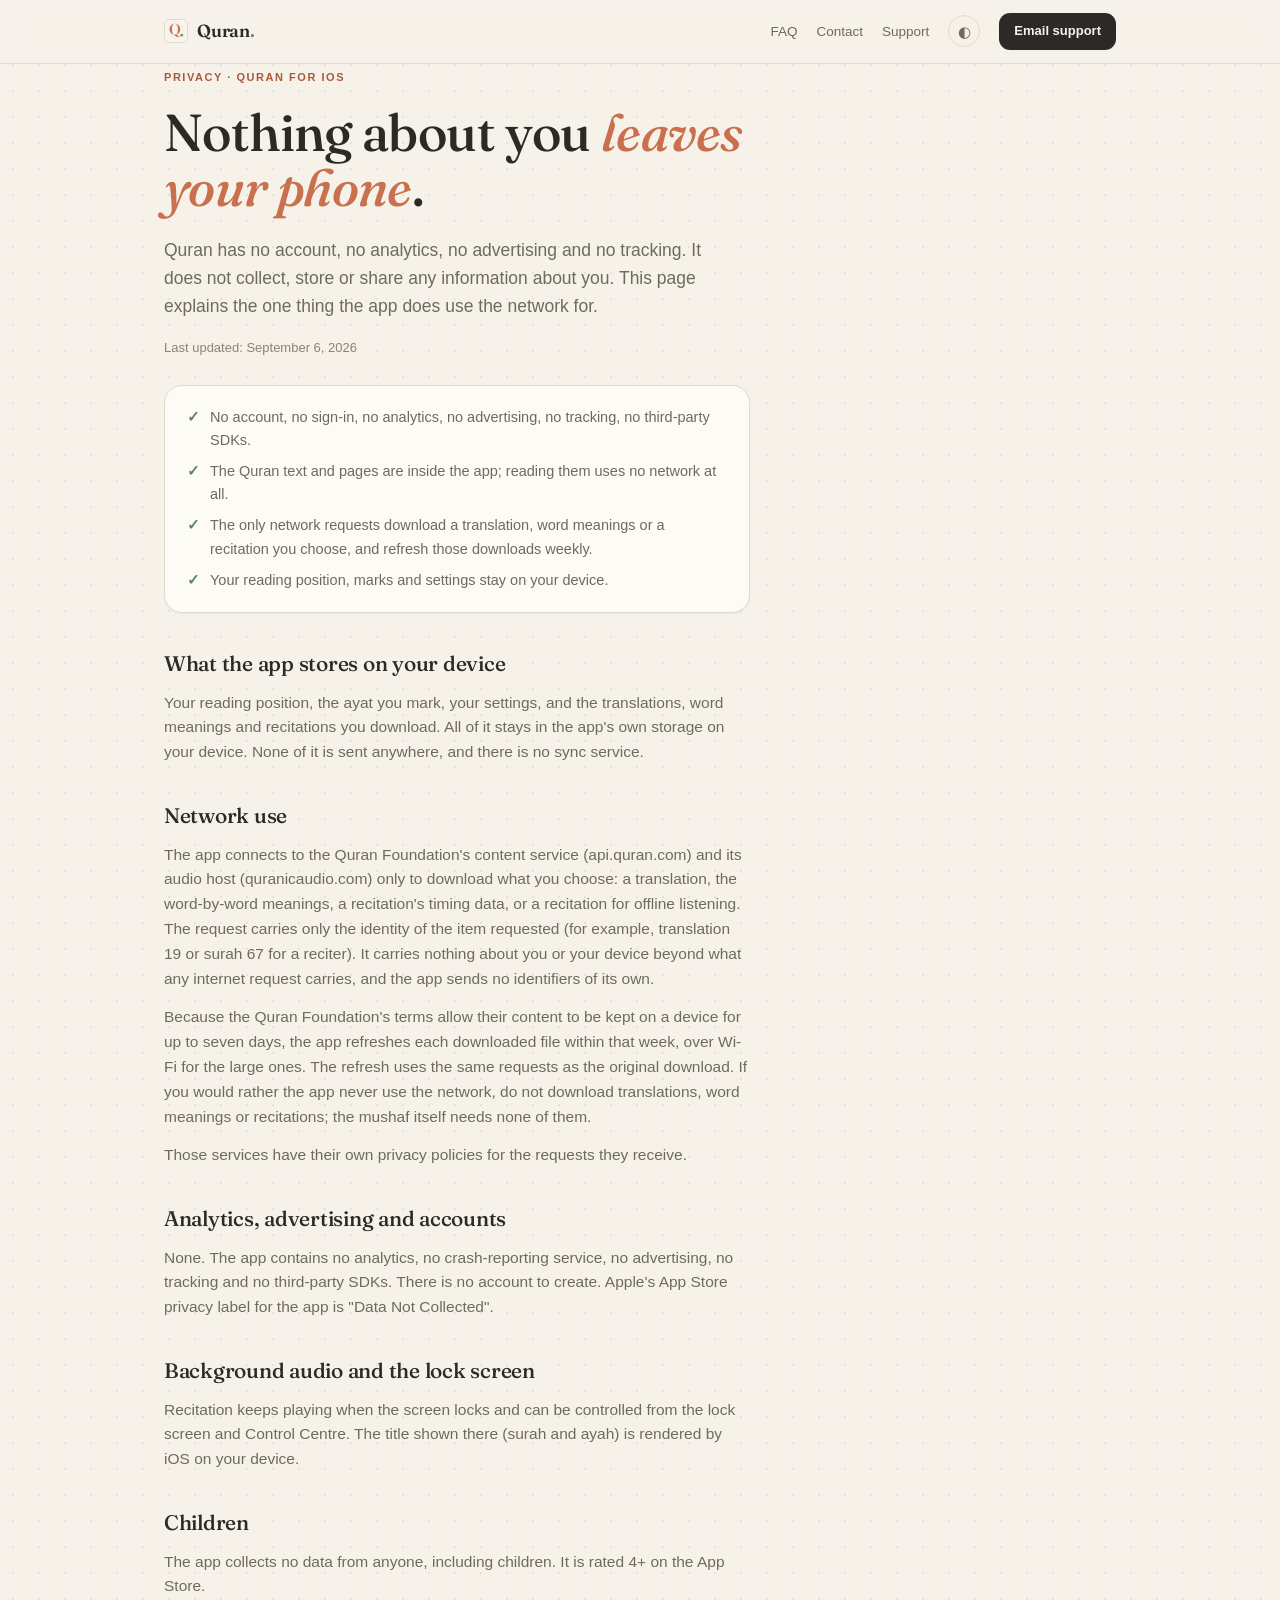
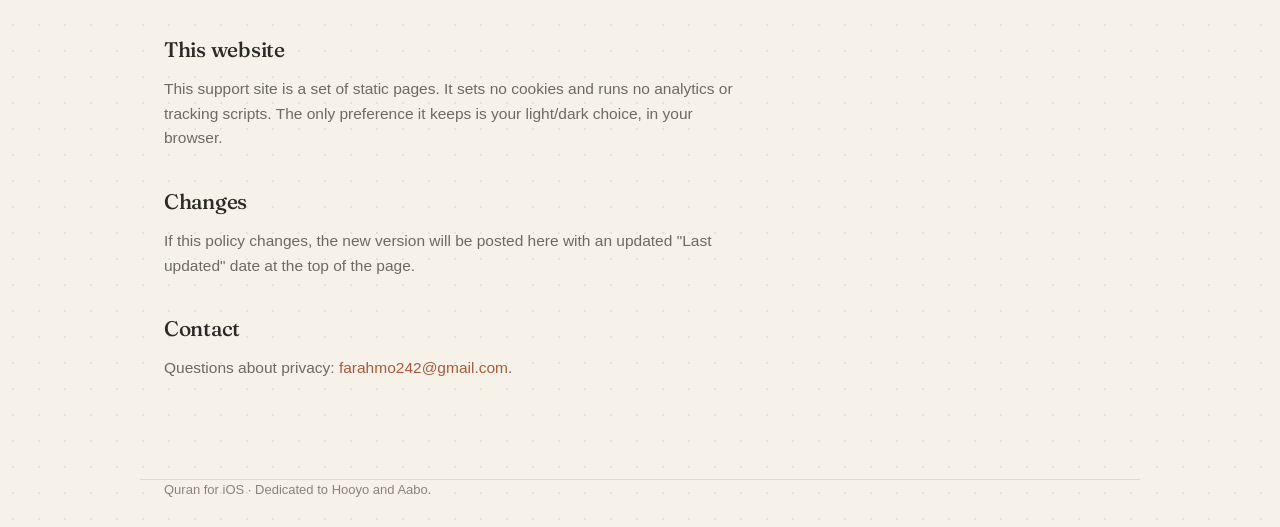
==== privacy.html @ 12314099 "Support site and privacy policy for Quran (iOS)" ====
<!DOCTYPE html>
<html lang="en">
<head>
<meta charset="UTF-8">
<meta name="viewport" content="width=device-width, initial-scale=1.0">
<title>Quran · Privacy Policy</title>
<meta name="description" content="Quran app privacy policy. No account, no analytics, no advertising, no tracking. The only network use is downloading a translation or recitation you choose.">
<meta name="referrer" content="no-referrer">
<meta name="color-scheme" content="light dark">
<meta name="theme-color" content="#F6F2EA" media="(prefers-color-scheme: light)">
<meta name="theme-color" content="#1B1915" media="(prefers-color-scheme: dark)">
<link rel="icon" type="image/png" href="icon.png">
<link rel="apple-touch-icon" href="icon.png">
<link rel="preconnect" href="https://fonts.googleapis.com">
<link rel="preconnect" href="https://fonts.gstatic.com" crossorigin>
<link rel="stylesheet" href="https://fonts.googleapis.com/css2?family=Fraunces:ital,opsz,wght@0,9..144,400..600;1,9..144,400..600&display=swap">
<link rel="stylesheet" href="shared.css">
<script src="shared.js" defer></script>
</head>
<body>
<a class="skip" href="#policy">Skip to policy</a>
<nav aria-label="Site">
  <div class="nav-inner">
    <a class="nav-name serif" href="index.html"><img src="icon.png" alt="" width="24" height="24"><span>Quran<span class="dot">.</span></span></a>
    <div class="nav-links">
      <a href="index.html#faq" class="collapse">FAQ</a>
      <a href="index.html#contact" class="collapse">Contact</a>
      <a href="index.html">Support</a>
      <button id="themeBtn" class="theme-btn" type="button" aria-label="Switch theme" title="Theme: follows your system"><span id="themeIcon" aria-hidden="true">◐</span></button>
      <a class="nav-cta" href="mailto:farahmo242@gmail.com">Email support</a>
    </div>
  </div>
</nav>

<header class="wrap">
  <span class="eyebrow">Privacy · Quran for iOS</span>
  <h1 class="serif">Nothing about you <em>leaves your phone</em>.</h1>
  <p class="lede">Quran has no account, no analytics, no advertising and no tracking. It does not collect, store or share any information about you. This page explains the one thing the app does use the network for.</p>
  <p class="updated" style="margin-top:18px">Last updated: September 6, 2026</p>
</header>

<section class="wrap" id="policy">
  <div class="prose" data-reveal>
    <div class="summary-box" aria-label="Summary">
      <ul>
        <li>No account, no sign-in, no analytics, no advertising, no tracking, no third-party SDKs.</li>
        <li>The Quran text and pages are inside the app; reading them uses no network at all.</li>
        <li>The only network requests download a translation, word meanings or a recitation you choose, and refresh those downloads weekly.</li>
        <li>Your reading position, marks and settings stay on your device.</li>
      </ul>
    </div>

    <h2 class="serif">What the app stores on your device</h2>
    <p>Your reading position, the ayat you mark, your settings, and the translations, word meanings and recitations you download. All of it stays in the app's own storage on your device. None of it is sent anywhere, and there is no sync service.</p>

    <h2 class="serif">Network use</h2>
    <p>The app connects to the Quran Foundation's content service (api.quran.com) and its audio host (quranicaudio.com) only to download what you choose: a translation, the word-by-word meanings, a recitation's timing data, or a recitation for offline listening. The request carries only the identity of the item requested (for example, translation 19 or surah 67 for a reciter). It carries nothing about you or your device beyond what any internet request carries, and the app sends no identifiers of its own.</p>
    <p>Because the Quran Foundation's terms allow their content to be kept on a device for up to seven days, the app refreshes each downloaded file within that week, over Wi-Fi for the large ones. The refresh uses the same requests as the original download. If you would rather the app never use the network, do not download translations, word meanings or recitations; the mushaf itself needs none of them.</p>
    <p>Those services have their own privacy policies for the requests they receive.</p>

    <h2 class="serif">Analytics, advertising and accounts</h2>
    <p>None. The app contains no analytics, no crash-reporting service, no advertising, no tracking and no third-party SDKs. There is no account to create. Apple's App Store privacy label for the app is "Data Not Collected".</p>

    <h2 class="serif">Background audio and the lock screen</h2>
    <p>Recitation keeps playing when the screen locks and can be controlled from the lock screen and Control Centre. The title shown there (surah and ayah) is rendered by iOS on your device.</p>

    <h2 class="serif">Children</h2>
    <p>The app collects no data from anyone, including children. It is rated 4+ on the App Store.</p>

    <h2 class="serif">This website</h2>
    <p>This support site is a set of static pages. It sets no cookies and runs no analytics or tracking scripts. The only preference it keeps is your light/dark choice, in your browser.</p>

    <h2 class="serif">Changes</h2>
    <p>If this policy changes, the new version will be posted here with an updated "Last updated" date at the top of the page.</p>

    <h2 class="serif">Contact</h2>
    <p>Questions about privacy: <a href="mailto:farahmo242@gmail.com">farahmo242@gmail.com</a>.</p>
  </div>
</section>

<footer class="wrap">
  <p class="updated">Quran for iOS · Dedicated to Hooyo and Aabo.</p>
</footer>
</body>
</html>
---- shared.css ----
/* ==========================================================
   Sweep support site — design tokens lifted from the app's
   Almanac theme (SweepTheme.swift / Tokens.swift).
   clay = sole accent, safe = sage green, amber = move soon,
   rust = sweeping now. Display face is Fraunces, like the app.
   ========================================================== */
:root, :root[data-theme="light"] {
  --paper:       #F6F2EA;
  --paper-deep:  #EEE8DC;
  --card:        #FDFBF6;
  --well:        #F0EBE1;
  --well-warm:   #E9E2D4;
  --ink:         #2B2A26;
  --ink2:        #6E6A60;
  --ink3:        #8A8478;
  --hairline:    #E1DBCE;
  --clay:        #C9704E;
  --clay-fill:   #C9704E;
  --clay-deep:   #A85A3C;
  --safe:        #5E8265;
  --amber:       #C08A2D;
  --rust:        #A8402F;
  --on-clay:     #FFF8F2;
  --shadow:      0 1px 2px rgba(43,42,38,.06);
  --shadow-lift: 0 14px 30px rgba(43,42,38,.11);
}
@media (prefers-color-scheme: dark) {
  :root:not([data-theme="light"]) {
    --paper:       #1B1915;
    --paper-deep:  #14120F;
    --card:        #26221B;
    --well:        #211E18;
    --well-warm:   #2E2921;
    --ink:         #EAE4D6;
    --ink2:        #A69E8E;
    --ink3:        #8C8476;
    --hairline:    #3B362C;
    --clay:        #D1704E;
    --clay-fill:   #C9684A;
    --clay-deep:   #E08A6A;
    --safe:        #83AC8A;
    --amber:       #D5A34A;
    --rust:        #CE5B47;
    --on-clay:     #1B1915;
    --shadow:      0 1px 2px rgba(0,0,0,.3);
    --shadow-lift: 0 18px 34px rgba(0,0,0,.4);
  }
}
:root[data-theme="dark"] {
  --paper:       #1B1915;
  --paper-deep:  #14120F;
  --card:        #26221B;
  --well:        #211E18;
  --well-warm:   #2E2921;
  --ink:         #EAE4D6;
  --ink2:        #A69E8E;
  --ink3:        #8C8476;
  --hairline:    #3B362C;
  --clay:        #D1704E;
  --clay-fill:   #C9684A;
  --clay-deep:   #E08A6A;
  --safe:        #83AC8A;
  --amber:       #D5A34A;
  --rust:        #CE5B47;
  --on-clay:     #1B1915;
  --shadow:      0 1px 2px rgba(0,0,0,.3);
  --shadow-lift: 0 18px 34px rgba(0,0,0,.4);
}

*, *::before, *::after { margin: 0; padding: 0; box-sizing: border-box; }
[hidden] { display: none !important; }
html { scroll-behavior: smooth; -webkit-text-size-adjust: 100%; scroll-padding-top: 74px; }
body {
  background: var(--paper); color: var(--ink);
  background-image: radial-gradient(color-mix(in srgb, var(--ink) 8%, transparent) 1px, transparent 1.4px);
  background-size: 26px 26px;
  font-family: -apple-system, BlinkMacSystemFont, "SF Pro Text", "Segoe UI", Roboto, sans-serif;
  font-size: 15.5px; line-height: 1.6;
  -webkit-font-smoothing: antialiased; overflow-x: hidden;
}
.serif {
  font-family: "Fraunces", "Iowan Old Style", "New York", ui-serif, Georgia, "Times New Roman", serif;
  font-optical-sizing: auto;
  letter-spacing: -0.012em;
}
.mono {
  font-family: ui-monospace, "SF Mono", SFMono-Regular, Menlo, Consolas, monospace;
  font-size: .88em; letter-spacing: -0.01em;
}
.wrap { max-width: 1000px; margin: 0 auto; padding: 0 24px; }
a { color: inherit; }
img { max-width: 100%; display: block; }
:focus-visible { outline: 2px solid var(--clay); outline-offset: 3px; border-radius: 6px; }
.skip {
  position: absolute; left: 12px; top: -60px; z-index: 100;
  background: var(--ink); color: var(--paper); padding: 8px 14px;
  border-radius: 10px; font-size: 13.5px; text-decoration: none;
}
.skip:focus { top: 12px; }

.eyebrow {
  display: inline-block; font-size: 11px; font-weight: 600;
  letter-spacing: .14em; text-transform: uppercase; color: var(--clay-deep);
}

/* ================= Nav ================= */
nav {
  position: sticky; top: 0; z-index: 60;
  background: color-mix(in srgb, var(--paper) 86%, transparent);
  backdrop-filter: saturate(180%) blur(14px);
  -webkit-backdrop-filter: saturate(180%) blur(14px);
  border-bottom: 1px solid var(--hairline);
}
.nav-inner {
  display: flex; align-items: center; justify-content: space-between; gap: 16px;
  max-width: 1000px; margin: 0 auto; padding: 13px 24px;
}
.nav-name {
  display: inline-flex; align-items: center; gap: 9px;
  font-weight: 600; font-size: 17.5px; text-decoration: none; white-space: nowrap;
}
.nav-name img { width: 24px; height: 24px; border-radius: 6px; border: 1px solid var(--hairline); }
.nav-name .dot { color: var(--safe); }
.nav-links { display: flex; gap: 19px; align-items: center; }
.nav-links a {
  text-decoration: none; font-size: 13.5px; color: var(--ink2);
  transition: color .2s ease; white-space: nowrap;
}
.nav-links a:hover { color: var(--clay-deep); }
.nav-cta {
  font-size: 13px !important; font-weight: 600;
  color: var(--paper) !important; background: var(--ink);
  padding: 8px 15px; border-radius: 11px;
}
.nav-cta:hover { color: var(--paper) !important; opacity: .88; }
.theme-btn {
  display: grid; place-items: center;
  width: 32px; height: 32px; padding: 0; flex-shrink: 0;
  font-family: inherit; font-size: 15px; line-height: 1; cursor: pointer;
  color: var(--ink2); background: transparent;
  border: 1px solid var(--hairline); border-radius: 999px;
  transition: color .2s ease, border-color .2s ease;
}
.theme-btn:hover { color: var(--clay-deep); border-color: var(--ink3); }
@media (max-width: 640px) { .nav-links a.collapse { display: none; } }
@media (max-width: 480px) {
  .nav-inner { padding: 11px 14px; gap: 8px; }
  .nav-links { gap: 11px; }
  .nav-name { font-size: 15.5px; }
  .nav-cta { padding: 7px 12px; }
}

/* ================= Hero ================= */
header { padding: 64px 0 56px; }
h1 {
  font-size: clamp(33px, 5.6vw, 52px);
  font-weight: 500; line-height: 1.07; letter-spacing: -0.022em;
  margin: 16px 0 20px; max-width: 20ch;
}
h1 em { font-style: italic; color: var(--clay); }
.lede { font-size: 17.5px; color: var(--ink2); max-width: 56ch; }
.lede strong { color: var(--ink); font-weight: 600; }
.btn-row { display: flex; gap: 11px; flex-wrap: wrap; margin-top: 30px; }
.btn {
  display: inline-flex; align-items: center; justify-content: center; gap: 8px;
  padding: 13px 22px; border-radius: 15px;
  font-size: 15px; font-weight: 600; text-decoration: none;
  border: 1px solid transparent; cursor: pointer; font-family: inherit;
  transition: transform .18s ease, opacity .18s ease, border-color .18s ease;
}
.btn:active { transform: scale(.975); }
.btn-primary { background: var(--ink); color: var(--paper); }
.btn-primary:hover { opacity: .89; }
.btn-clay { background: var(--clay-fill); color: var(--on-clay); }
.btn-clay:hover { opacity: .91; }
.btn-ghost { border-color: var(--hairline); color: var(--ink); background: transparent; }
.btn-ghost:hover { border-color: var(--ink3); }
.btn-sm { padding: 10px 17px; font-size: 13.5px; border-radius: 12px; }
@media (max-width: 480px) { .btn-row .btn { flex: 1 1 100%; } }

.hero-note { display: flex; align-items: center; gap: 12px; margin-top: 30px; }
.hero-note img {
  width: 40px; height: 40px; border-radius: 9.5px;
  border: 1px solid var(--hairline); box-shadow: var(--shadow);
}
.hero-note span { font-size: 13px; color: var(--ink3); }

/* verdict legend under the lede */
.verdicts { display: flex; flex-wrap: wrap; gap: 8px; margin-top: 22px; }
.verdict {
  display: inline-flex; align-items: center; gap: 7px;
  font-size: 12px; font-weight: 700; letter-spacing: .09em; text-transform: uppercase;
  padding: 6px 12px; border-radius: 999px;
  border: 1px solid var(--hairline); background: var(--card); color: var(--ink2);
}
.verdict::before { content: ""; width: 7px; height: 7px; border-radius: 50%; background: var(--c, var(--ink3)); }
.verdict.safe { --c: var(--safe); }
.verdict.soon { --c: var(--amber); }
.verdict.now  { --c: var(--rust); }

/* ================= Sections ================= */
section, section.wrap { padding-bottom: 84px; scroll-margin-top: 68px; }
.section-head { margin-bottom: 30px; max-width: 64ch; }
h2 { font-size: clamp(25px, 3.7vw, 33px); font-weight: 500; letter-spacing: -0.018em; margin-top: 7px; }
.section-head p { color: var(--ink2); margin-top: 9px; }

/* ================= Cards ================= */
.grid { display: grid; grid-template-columns: repeat(auto-fit, minmax(288px, 1fr)); gap: 18px; }
.card {
  background: var(--card); border: 1px solid var(--hairline);
  border-radius: 20px; padding: 24px; box-shadow: var(--shadow);
  display: flex; flex-direction: column; gap: 9px;
  transition: transform .25s ease, box-shadow .25s ease;
}
.card:hover { transform: translateY(-3px); box-shadow: var(--shadow-lift); }
.card h3 { font-size: 19px; font-weight: 500; letter-spacing: -0.014em; }
.card p { font-size: 14.2px; color: var(--ink2); flex: 1; }
.card p b, .card p strong { color: var(--ink); font-weight: 600; }
.card .applink {
  font-size: 13.5px; font-weight: 600; color: var(--clay-deep);
  text-decoration: none; margin-top: 6px; display: inline-block;
}
.card .applink:hover { text-decoration: underline; }
.chip {
  font-size: 10px; font-weight: 700; letter-spacing: .09em; text-transform: uppercase;
  padding: 5px 10px; border-radius: 999px; align-self: flex-start;
  border: 1px solid var(--hairline); color: var(--ink2); white-space: nowrap;
}
.chip.safe { color: var(--safe); border-color: color-mix(in srgb, var(--safe) 45%, transparent); }
.chip.clay { color: var(--clay-deep); border-color: color-mix(in srgb, var(--clay) 45%, transparent); }

/* ================= FAQ (disclosure list) ================= */
.faq-list { display: flex; flex-direction: column; gap: 10px; max-width: 78ch; }
.faq-list details {
  background: var(--card); border: 1px solid var(--hairline);
  border-radius: 16px; box-shadow: var(--shadow);
}
.faq-list details[open] { box-shadow: var(--shadow-lift); }
.faq-list summary {
  list-style: none; cursor: pointer; display: flex; align-items: center; gap: 14px;
  padding: 17px 20px; font-size: 17px; font-weight: 500; letter-spacing: -0.012em;
}
.faq-list summary::-webkit-details-marker { display: none; }
.faq-list summary::after {
  content: "+"; margin-left: auto; flex-shrink: 0;
  width: 26px; height: 26px; border-radius: 50%; display: grid; place-items: center;
  border: 1px solid var(--hairline); color: var(--clay-deep);
  font-family: -apple-system, BlinkMacSystemFont, sans-serif; font-size: 16px; font-weight: 500;
  transition: transform .25s ease;
}
.faq-list details[open] summary::after { transform: rotate(45deg); }
.faq-list summary:hover { color: var(--clay-deep); }
.faq-list summary:focus-visible { outline-offset: -3px; border-radius: 16px; }
.faq-list .answer { padding: 0 20px 20px; color: var(--ink2); font-size: 14.6px; }
.faq-list .answer p + p { margin-top: 10px; }
.faq-list .answer b, .faq-list .answer strong { color: var(--ink); font-weight: 600; }
.faq-list .answer a { color: var(--clay-deep); text-decoration: none; }
.faq-list .answer a:hover { text-decoration: underline; }
.faq-list .answer .applink {
  display: inline-block; margin-top: 10px; font-size: 13.5px; font-weight: 600; color: var(--clay-deep);
}
.faq-list .answer ul { padding-left: 20px; margin-top: 8px; }
.faq-list .answer li + li { margin-top: 4px; }

/* ================= Panel ================= */
.panel {
  background: var(--card); border: 1px solid var(--hairline);
  border-radius: 22px; padding: 30px; box-shadow: var(--shadow);
}
.panel a { color: var(--clay-deep); }
.pulse {
  display: inline-block; width: 8px; height: 8px; border-radius: 50%;
  background: var(--safe); margin-right: 9px; vertical-align: 1px;
  animation: breathe 4s ease-in-out infinite;
}
@keyframes breathe { 0%,100% { opacity: 1 } 50% { opacity: .3 } }
.stamp { margin-top: 15px; font-size: 12.5px; color: var(--ink3); }
.stamp a { color: var(--clay-deep); }

/* Plus panel */
.plus { display: grid; grid-template-columns: 1.2fr 1fr; gap: 28px; align-items: start; }
.plus h3 { font-size: 24px; font-weight: 500; letter-spacing: -0.016em; margin: 6px 0 10px; }
.plus p { color: var(--ink2); }
.plus ul { list-style: none; display: flex; flex-direction: column; gap: 10px; }
.plus li { display: flex; gap: 12px; align-items: flex-start; font-size: 14.5px; color: var(--ink2); }
.plus li b { color: var(--ink); font-weight: 600; }
.plus li::before {
  content: ""; flex-shrink: 0; width: 8px; height: 8px; border-radius: 50%;
  background: var(--clay); margin-top: 8px;
}
.price {
  display: inline-flex; align-items: baseline; gap: 6px; margin-top: 4px;
  font-size: 15px; color: var(--ink2);
}
.price b { font-size: 30px; font-weight: 500; color: var(--ink); letter-spacing: -0.02em; }
.free-note {
  margin-top: 16px; padding: 12px 14px; border-radius: 12px;
  background: color-mix(in srgb, var(--safe) 11%, transparent);
  border: 1px solid color-mix(in srgb, var(--safe) 35%, transparent);
  font-size: 13.5px; color: var(--ink);
}
@media (max-width: 720px) { .plus { grid-template-columns: 1fr; } }

/* disclaimer strip */
.disclaimer {
  border-left: 3px solid var(--amber); padding: 4px 0 4px 16px;
  font-size: 13.5px; color: var(--ink2); max-width: 72ch;
}
.disclaimer b { color: var(--ink); }

/* ================= Prose (privacy page) ================= */
.prose { max-width: 68ch; }
.prose h2 { font-size: 21px; margin: 34px 0 10px; }
.prose p, .prose li { color: var(--ink2); margin-bottom: 14px; }
.prose p b, .prose p strong { color: var(--ink); }
.prose ul { padding-left: 22px; }
.prose a { color: var(--clay-deep); text-decoration: none; }
.prose a:hover { text-decoration: underline; }
.updated { color: var(--ink3); font-size: 13px; margin-bottom: 26px; }
.summary-box {
  background: var(--card); border: 1px solid var(--hairline); border-radius: 18px;
  padding: 20px 22px; margin-top: 8px; box-shadow: var(--shadow);
}
.summary-box ul { list-style: none; padding: 0; display: grid; gap: 8px; }
.summary-box li { display: flex; gap: 10px; align-items: flex-start; margin: 0; font-size: 14.5px; }
.summary-box li::before { content: "✓"; color: var(--safe); font-weight: 700; flex-shrink: 0; }

/* ================= Footer ================= */
footer {
  border-top: 1px solid var(--hairline); padding: 34px 0 46px;
  display: flex; justify-content: space-between; align-items: center;
  gap: 12px; flex-wrap: wrap; font-size: 13px; color: var(--ink3);
}
footer a { color: var(--ink3); }
footer a:hover { color: var(--clay-deep); }

/* ================= Hero entrance ================= */
@keyframes rise { from { opacity: 0; transform: translateY(24px); } }
html.js header .eyebrow   { animation: rise .7s cubic-bezier(.16,1,.3,1) backwards .05s; }
html.js header h1         { animation: rise .8s cubic-bezier(.16,1,.3,1) backwards .14s; }
html.js header .lede      { animation: rise .8s cubic-bezier(.16,1,.3,1) backwards .24s; }
html.js header .verdicts  { animation: rise .8s cubic-bezier(.16,1,.3,1) backwards .3s; }
html.js header .btn-row   { animation: rise .8s cubic-bezier(.16,1,.3,1) backwards .34s; }
html.js header .hero-note { animation: rise .8s cubic-bezier(.16,1,.3,1) backwards .44s; }
html.js header .phone-slot{ animation: rise .9s cubic-bezier(.16,1,.3,1) backwards .3s; }
@media (prefers-reduced-motion: reduce) { html.js header * { animation: none !important; } }

/* ================= Scroll reveals ================= */
html.js [data-reveal] {
  opacity: 0; transform: translateY(26px);
  transition: opacity .8s cubic-bezier(.16, 1, .3, 1) var(--reveal-delay, 0ms),
              transform .8s cubic-bezier(.16, 1, .3, 1) var(--reveal-delay, 0ms);
}
html.js [data-reveal].in { opacity: 1; transform: none; }
@media (prefers-reduced-motion: reduce) {
  html.js [data-reveal] { opacity: 1; transform: none; transition: none; }
  html { scroll-behavior: auto; }
  *, *::before, *::after { animation-duration: .001ms !important; transition-duration: .001ms !important; }
}

@media (max-width: 560px) {
  header { padding: 48px 0 40px; }
  section, section.wrap { padding-bottom: 64px; }
}
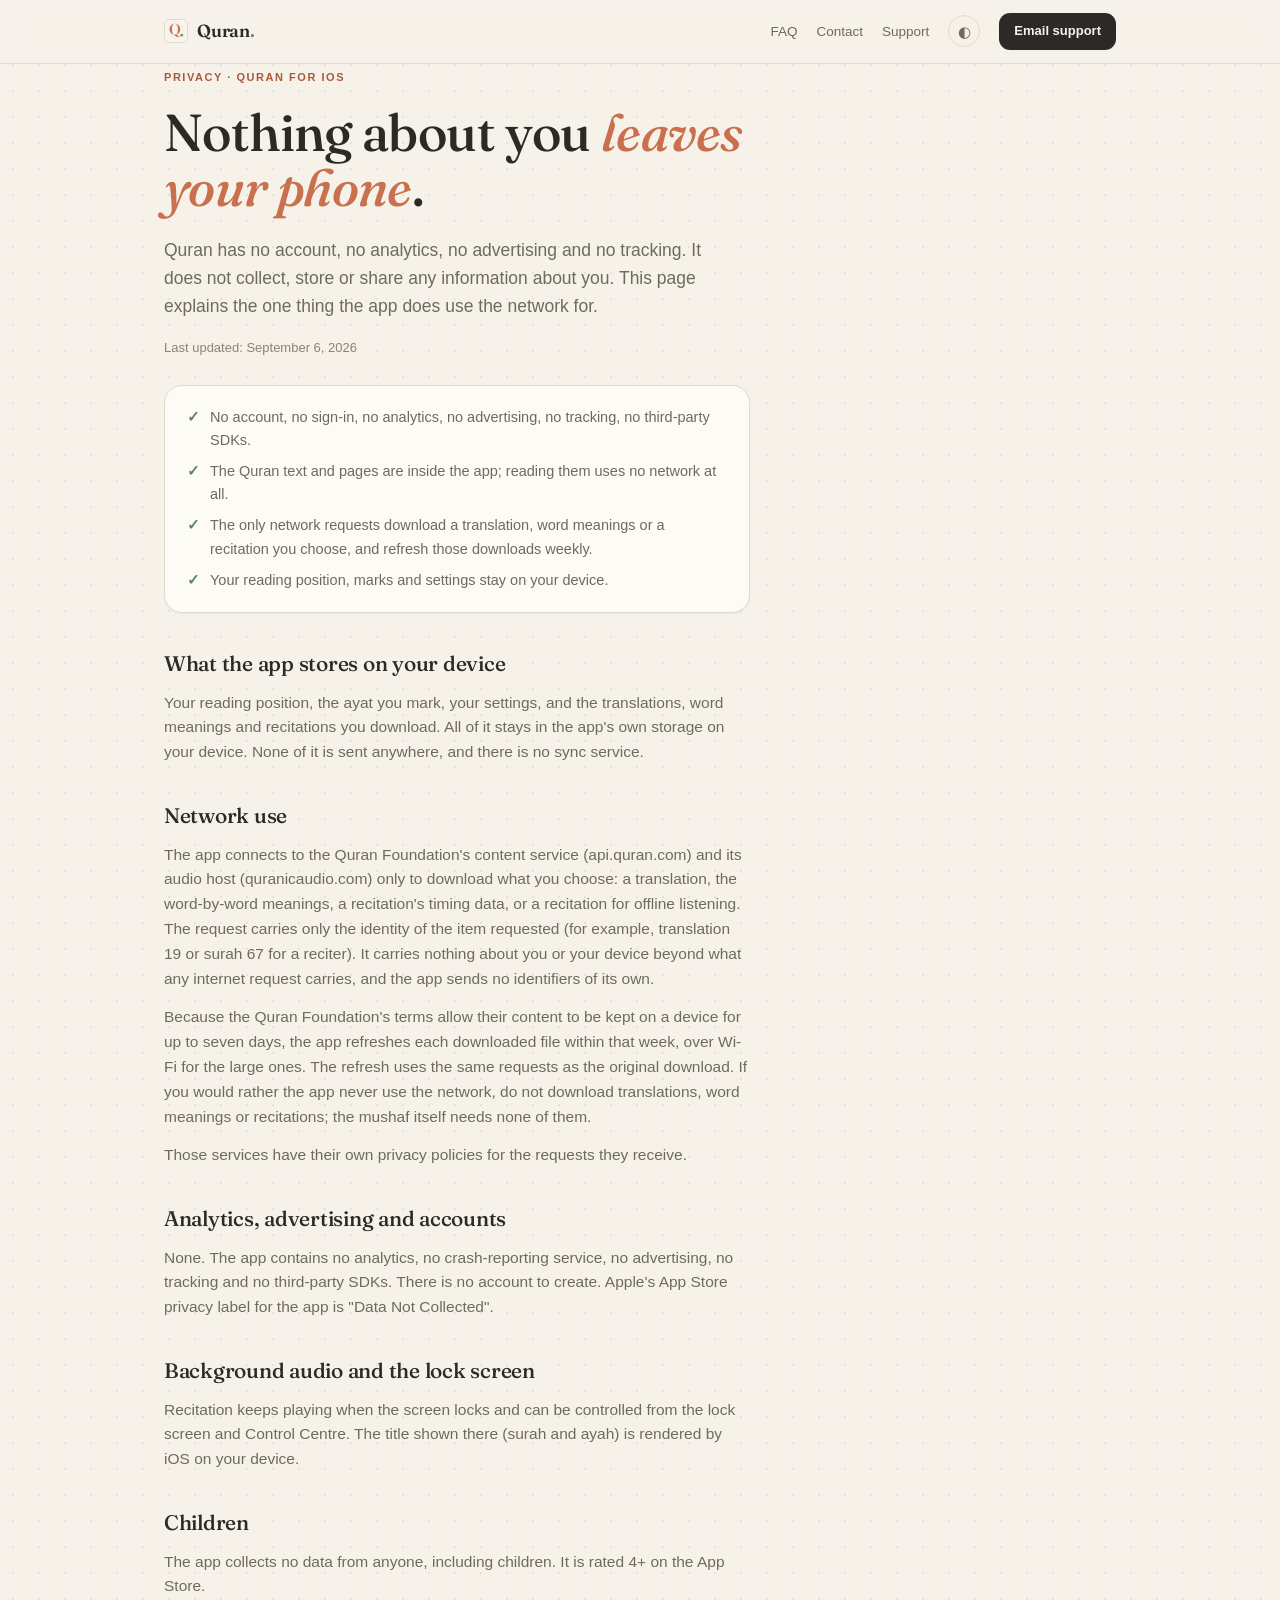
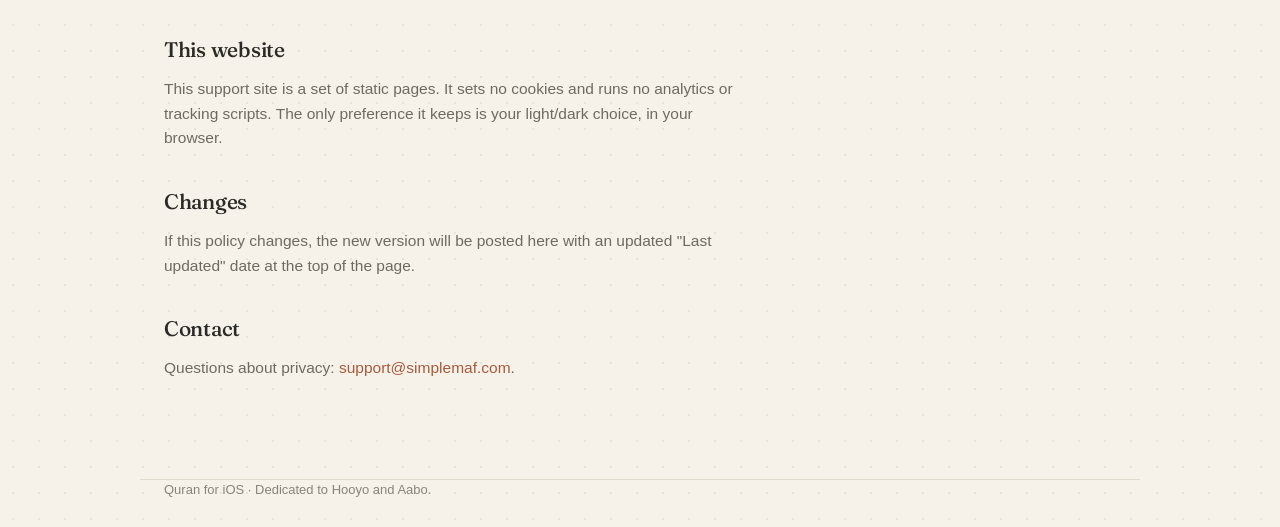
==== commit ae47d52f: "Use support@simplemaf.com as the support address Co-Authored-By: Claude Fable 5.1 <noreply@anthropic" ====
--- a/privacy.html
+++ b/privacy.html
@@ -27,7 +27,7 @@
       <a href="index.html#contact" class="collapse">Contact</a>
       <a href="index.html">Support</a>
       <button id="themeBtn" class="theme-btn" type="button" aria-label="Switch theme" title="Theme: follows your system"><span id="themeIcon" aria-hidden="true">◐</span></button>
-      <a class="nav-cta" href="mailto:farahmo242@gmail.com">Email support</a>
+      <a class="nav-cta" href="mailto:support@simplemaf.com">Email support</a>
     </div>
   </div>
 </nav>
@@ -74,7 +74,7 @@
     <p>If this policy changes, the new version will be posted here with an updated "Last updated" date at the top of the page.</p>
 
     <h2 class="serif">Contact</h2>
-    <p>Questions about privacy: <a href="mailto:farahmo242@gmail.com">farahmo242@gmail.com</a>.</p>
+    <p>Questions about privacy: <a href="mailto:support@simplemaf.com">support@simplemaf.com</a>.</p>
   </div>
 </section>
 
